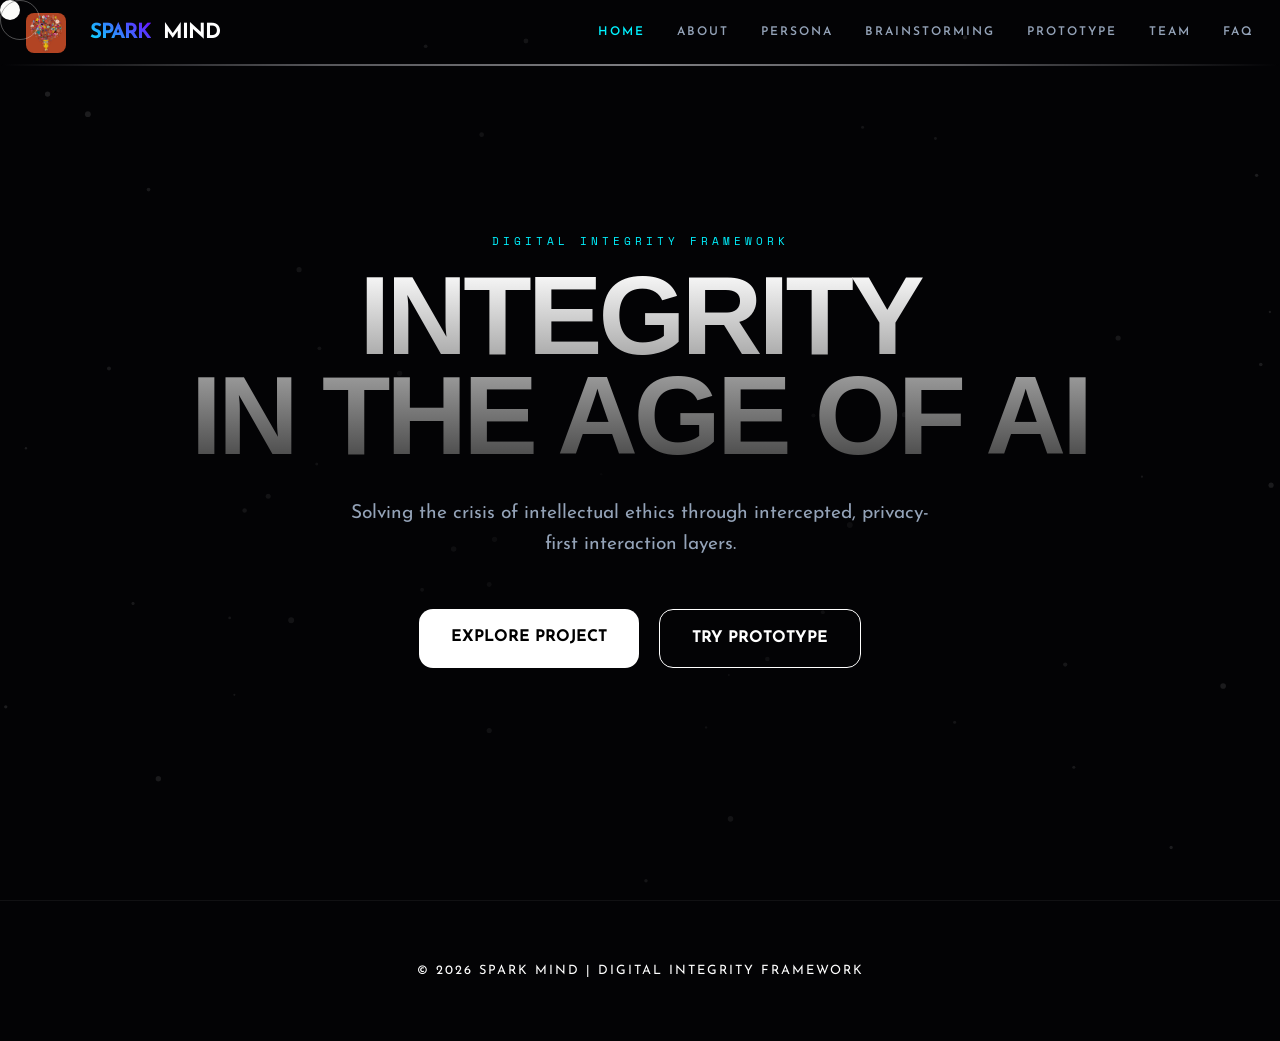
==== index.html @ 7dd92f7a "Initial commit" ====
<!DOCTYPE html>
<html lang="en">
<head>
    <meta charset="UTF-8">
    <meta name="viewport" content="width=device-width, initial-scale=1.0">
    <title>Spark Mind | Home</title>
    <link rel="preconnect" href="https://fonts.googleapis.com">
    <link rel="preconnect" href="https://fonts.gstatic.com" crossorigin>
    <link href="https://fonts.googleapis.com/css2?family=Josefin+Sans:wght@300;400;500;600;700&family=Space+Mono:wght@400;700&display=swap" rel="stylesheet">
    <link href="https://api.fontshare.com/v2/css?f[]=ranade@400,700,800&display=swap" rel="stylesheet">
    <link rel="stylesheet" href="https://cdnjs.cloudflare.com/ajax/libs/font-awesome/6.4.0/css/all.min.css">
    <link rel="stylesheet" href="style.css">
</head>
<body>
    <canvas id="bg-canvas"></canvas>
    <div id="cursor"></div>
    <div id="cursor-follower"></div>

    <header id="header">
        <a href="index.html" class="logo">
            <img src="logo.jpg" alt="Spark Mind Logo" style="height: 40px; width: auto; border-radius: 8px; margin-right: 12px;">
            <span>SPARK</span> MIND
        </a>
        <nav>
            <a href="index.html" class="active">Home</a>
            <a href="about.html">About</a>
            <a href="persona.html">Persona</a>
            <a href="brainstorm.html">Brainstorming</a>
            <a href="prototype.html">Prototype</a>
            <a href="team.html">Team</a>
            <a href="faq.html">FAQ</a>
        </nav>
    </header>

    <div class="hero">
        <span class="section-tag">Digital Integrity Framework</span>
        <h1 class="hero-title">INTEGRITY <br> IN THE AGE OF AI</h1>
        <p class="hero-subtitle">Solving the crisis of intellectual ethics through intercepted, privacy-first interaction layers.</p>
        <div style="display: flex; gap: 20px;">
            <a href="about.html" class="btn-execute" style="text-decoration: none; padding: 1rem 2rem; width: auto;">Explore Project</a>
            <a href="prototype.html" class="btn-execute" style="text-decoration: none; padding: 1rem 2rem; width: auto; background: transparent; border: 1px solid #fff; color: #fff;">Try Prototype</a>
        </div>
    </div>

    <footer>
        <p class="text-dim" style="font-size: 0.8rem; letter-spacing: 2px;">© 2026 SPARK MIND | DIGITAL INTEGRITY FRAMEWORK</p>
    </footer>

    <script src="main.js"></script>
</body>
</html>
---- style.css ----
:root {
    --primary: #00f2ff;
    --primary-rgb: 0, 242, 255;
    --secondary: #7000ff;
    --secondary-rgb: 112, 0, 255;
    --accent: #ff007a;
    --bg: #030305;
    --card-bg: rgba(255, 255, 255, 0.02);
    --card-border: rgba(255, 255, 255, 0.06);
    --text-main: #ffffff;
    --text-dim: #94a3b8;
    --ease: cubic-bezier(0.23, 1, 0.32, 1);
    --font-heading: 'Ranade', sans-serif;
    --font-body: 'Josefin Sans', sans-serif;
}

* {
    margin: 0;
    padding: 0;
    box-sizing: border-box;
    cursor: none;
}

::-webkit-scrollbar { width: 6px; }
::-webkit-scrollbar-track { background: var(--bg); }
::-webkit-scrollbar-thumb { 
    background: rgba(255,255,255,0.1); 
    border-radius: 10px;
    transition: background 0.3s;
}
::-webkit-scrollbar-thumb:hover { background: var(--primary); }

body {
    font-family: var(--font-body);
    background-color: var(--bg);
    color: var(--text-main);
    line-height: 1.6;
    overflow-x: hidden;
    -webkit-font-smoothing: antialiased;
}

/* --- Shared Components --- */
#bg-canvas {
    position: fixed;
    top: 0; left: 0;
    width: 100%; height: 100%;
    z-index: -1;
    opacity: 0.4;
}

#cursor {
    width: 20px; height: 20px;
    background: #fff;
    border-radius: 50%;
    position: fixed;
    pointer-events: none;
    z-index: 30000;
    mix-blend-mode: difference;
    transition: transform 0.2s var(--ease), opacity 0.2s var(--ease);
}

#cursor-follower {
    width: 40px; height: 40px;
    border: 1px solid rgba(255,255,255,0.3);
    border-radius: 50%;
    position: fixed;
    pointer-events: none;
    z-index: 29999;
    transition: transform 0.1s linear;
}

.cursor-hover #cursor { transform: scale(3); }
.cursor-hover #cursor-follower { opacity: 0; }

header {
    position: fixed;
    top: 0; width: 100%;
    padding: 0.8rem 2%;
    z-index: 1000;
    display: flex;
    justify-content: space-between;
    align-items: center;
    transition: all 0.4s var(--ease);
}

/* Silver Bar below Navigation */
header::after {
    content: "";
    position: absolute;
    bottom: 0; left: 0;
    width: 100%; height: 2px;
    background: linear-gradient(90deg, transparent, #8e8e93, #d1d1d6, #8e8e93, transparent);
    opacity: 0.6;
}

header.scrolled {
    padding: 0.6rem 2%;
    background: rgba(3, 3, 5, 0.7);
    backdrop-filter: blur(20px);
    border-bottom: 1px solid var(--card-border);
}

.logo {
    font-weight: 800; font-size: 1.3rem;
    letter-spacing: -1px;
    display: flex; align-items: center; gap: 12px;
    text-decoration: none; color: #fff;
}

.logo span {
    background: linear-gradient(45deg, var(--primary), var(--secondary));
    -webkit-background-clip: text;
    -webkit-text-fill-color: transparent;
}

nav { display: flex; gap: 2rem; }
nav a {
    text-decoration: none;
    color: var(--text-dim);
    font-size: 0.75rem;
    font-weight: 600;
    text-transform: uppercase;
    letter-spacing: 2px;
    transition: color 0.3s;
}
nav a:hover, nav a.active { color: var(--primary); }

section {
    padding: 120px 10%;
    max-width: 1400px;
    margin: 0 auto;
    min-height: 80vh;
}

.section-tag {
    font-family: 'Space Mono', monospace;
    font-size: 0.7rem; color: var(--primary);
    text-transform: uppercase; letter-spacing: 4px;
    margin-bottom: 1rem; display: block;
}

h2.section-title {
    font-family: var(--font-heading);
    font-size: clamp(2rem, 5vw, 3.5rem);
    font-weight: 800; margin-bottom: 3rem;
    letter-spacing: -1px;
}

.glass-card {
    background: var(--card-bg);
    border: 1px solid var(--card-border);
    border-radius: 24px;
    padding: 2.5rem;
    transition: all 0.4s var(--ease);
}

/* --- Lightbox --- */
#lightbox {
    position: fixed;
    top: 0; left: 0; width: 100%; height: 100%;
    background: rgba(3, 3, 5, 0.95);
    backdrop-filter: blur(20px);
    z-index: 10000;
    display: none;
    justify-content: center; align-items: center;
    opacity: 0; transition: opacity 0.4s var(--ease);
}
#lightbox.active { display: flex; opacity: 1; }
#lightbox img {
    max-width: 90%; max-height: 85%;
    border-radius: 20px;
    transform: scale(0.8); transition: transform 0.5s var(--ease);
}
#lightbox.active img { transform: scale(1); }
#lightbox-close {
    position: absolute; top: 40px; right: 40px;
    width: 50px; height: 50px;
    background: rgba(255,255,255,0.1); border-radius: 50%;
    display: flex; align-items: center; justify-content: center;
    color: #fff; font-size: 1.5rem; cursor: pointer;
}
.img-clickable { cursor: zoom-in !important; }

/* --- Specific Styles --- */
.hero {
    height: 100vh;
    display: flex; flex-direction: column;
    justify-content: center; align-items: center;
    text-align: center; padding: 0 10%;
}
.hero-title {
    font-family: var(--font-heading);
    font-size: clamp(3rem, 10vw, 7rem);
    font-weight: 800; line-height: 0.9;
    letter-spacing: -4px; margin-bottom: 2rem;
    background: linear-gradient(to bottom, #fff, #444);
    -webkit-background-clip: text; -webkit-text-fill-color: transparent;
}
.hero-subtitle {
    font-size: 1.2rem; color: var(--text-dim);
    max-width: 600px; margin-bottom: 3rem;
}

.personas-grid, .grid-3 {
    display: grid; grid-template-columns: repeat(3, 1fr); gap: 2rem;
}
.persona-card {
    background: rgba(255,255,255,0.01); border: 1px solid var(--card-border);
    border-radius: 24px; padding: 2rem; transition: all 0.5s var(--ease);
}
.persona-img {
    width: 100%; aspect-ratio: 1; border-radius: 16px;
    margin-bottom: 1.5rem; object-fit: cover;
    filter: grayscale(1) brightness(0.8); transition: all 0.5s var(--ease);
}
.persona-card:hover .persona-img { filter: grayscale(0) brightness(1); transform: scale(1.05); }

.viz-layout { display: grid; grid-template-columns: 1.5fr 1fr; gap: 2rem; }
.viz-box { background: #000; border: 1px solid var(--card-border); border-radius: 24px; padding: 1.5rem; }
.viz-box img { width: 100%; height: auto; border-radius: 12px; opacity: 0.7; }

/* Sandbox UI */
.sandbox-ui {
    background: #08080c; border: 1px solid var(--card-border);
    border-radius: 40px; display: grid; grid-template-columns: 400px 1fr;
    min-height: 600px;
}
.sidebar { padding: 3rem; border-right: 1px solid var(--card-border); }
.main-content { padding: 3rem; background: #040406; display: flex; flex-direction: column; gap: 2rem; }
textarea {
    width: 100%; background: transparent; border: none;
    border-bottom: 1px solid var(--card-border); color: #fff;
    font-family: inherit; font-size: 1.1rem; padding: 1rem 0;
    resize: none; outline: none; margin-bottom: 2rem;
}
.toggle-btn {
    display: flex; justify-content: space-between; align-items: center;
    padding: 1rem 1.5rem; background: rgba(255,255,255,0.03);
    border: 1px solid var(--card-border); border-radius: 12px;
    margin-bottom: 1rem; cursor: pointer;
}
.toggle-btn.active { border-color: var(--primary); background: rgba(var(--primary-rgb), 0.05); }
.btn-execute {
    background: #fff; color: #000; border: none; width: 100%;
    padding: 1.2rem; border-radius: 14px; font-weight: 800;
    text-transform: uppercase; cursor: pointer;
}
.typing-text { font-family: 'Space Mono', monospace; color: #e2e8f0; white-space: pre-wrap; }
.alert-pill {
    padding: 0.6rem 1rem; border-radius: 100px; font-size: 0.75rem;
    display: inline-flex; align-items: center; gap: 8px; opacity: 0;
}
.alert-pill.show { opacity: 1; }
.warning { background: rgba(255, 171, 0, 0.1); color: #ffab00; border: 1px solid rgba(255, 171, 0, 0.2); }
.info { background: rgba(0, 242, 255, 0.1); color: var(--primary); border: 1px solid rgba(0, 242, 255, 0.2); }

/* FAQ */
.faq-item { margin-bottom: 1.5rem; }
.faq-question {
    font-weight: 700; color: var(--primary); margin-bottom: 0.5rem;
    font-size: 1.1rem;
}
.faq-answer { color: var(--text-dim); line-height: 1.5; }

footer { padding: 60px 10%; text-align: center; border-top: 1px solid var(--card-border); }

@media (max-width: 1024px) {
    .personas-grid, .grid-3, .viz-layout, .sandbox-ui { grid-template-columns: 1fr; }
    .sidebar { border-right: none; border-bottom: 1px solid var(--card-border); }
}
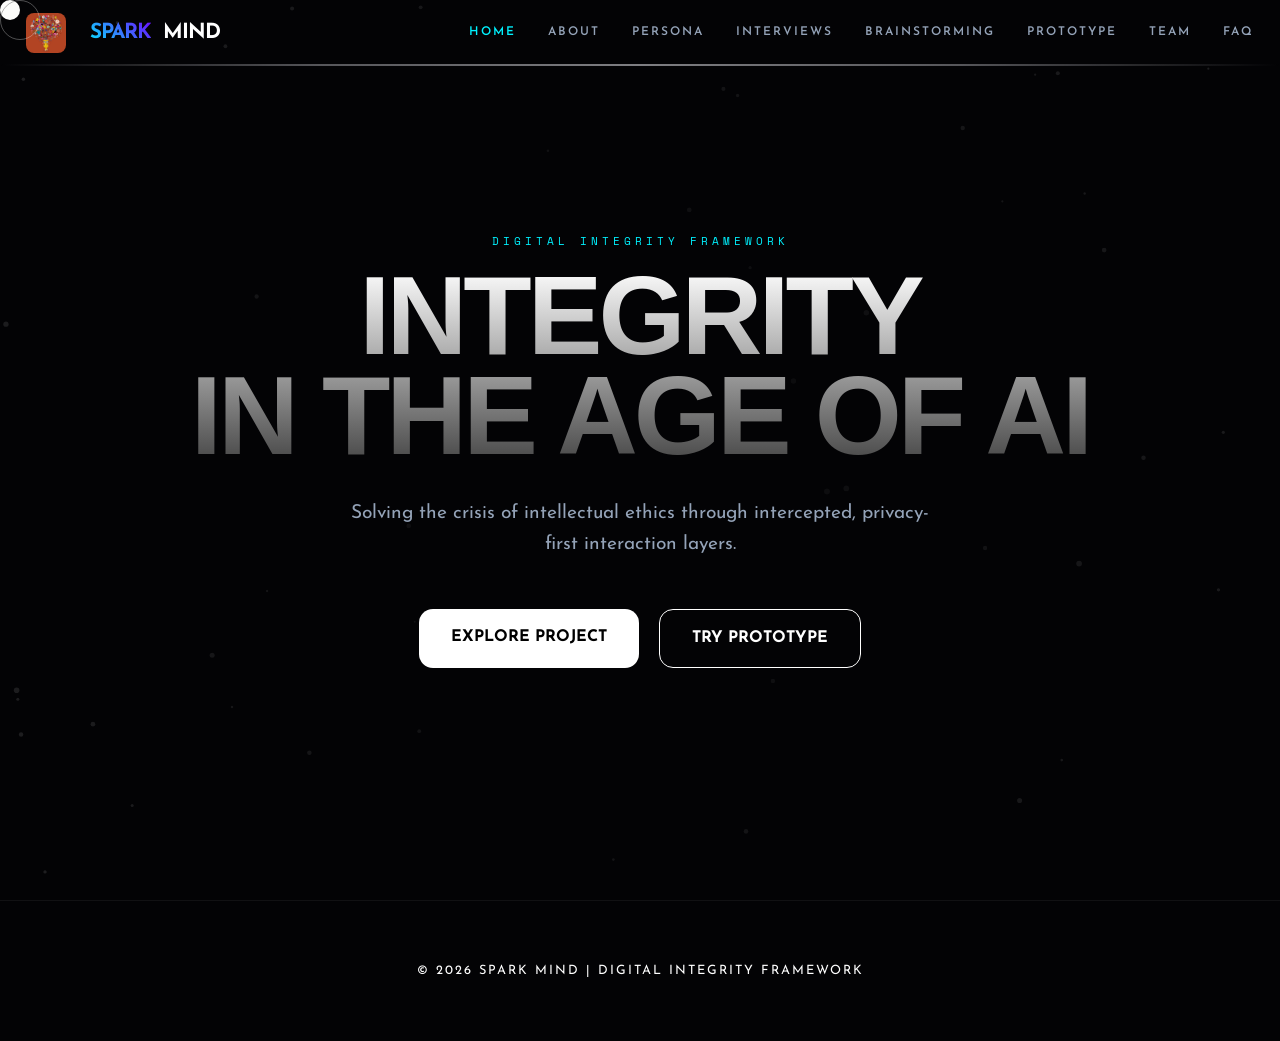
==== commit b6482b10: "Added interviews" ====
--- a/index.html
+++ b/index.html
@@ -25,6 +25,7 @@
             <a href="index.html" class="active">Home</a>
             <a href="about.html">About</a>
             <a href="persona.html">Persona</a>
+            <a href="interviews.html">Interviews</a>
             <a href="brainstorm.html">Brainstorming</a>
             <a href="prototype.html">Prototype</a>
             <a href="team.html">Team</a>
--- a/style.css
+++ b/style.css
@@ -268,3 +268,192 @@
     .personas-grid, .grid-3, .viz-layout, .sandbox-ui { grid-template-columns: 1fr; }
     .sidebar { border-right: none; border-bottom: 1px solid var(--card-border); }
 }
+
+/* --- Custom Audio Player Styles --- */
+.interviews-grid {
+    display: grid;
+    grid-template-columns: repeat(auto-fit, minmax(320px, 1fr));
+    gap: 2.5rem;
+    margin-top: 2rem;
+}
+
+.interview-card {
+    background: rgba(255, 255, 255, 0.01);
+    border: 1px solid var(--card-border);
+    border-radius: 24px;
+    padding: 2.5rem;
+    position: relative;
+    overflow: hidden;
+    transition: all 0.4s var(--ease);
+}
+
+.interview-card::before {
+    content: '';
+    position: absolute;
+    top: 0; left: 0; width: 100%; height: 100%;
+    background: radial-gradient(circle at top right, rgba(var(--primary-rgb), 0.03), transparent 60%);
+    pointer-events: none;
+}
+
+.interview-card:hover {
+    transform: translateY(-5px);
+    border-color: rgba(var(--primary-rgb), 0.3);
+    box-shadow: 0 12px 40px rgba(0, 242, 255, 0.03);
+}
+
+.interview-card-header {
+    display: flex;
+    align-items: center;
+    gap: 1.2rem;
+    margin-bottom: 1.5rem;
+}
+
+.interview-card-header i {
+    font-size: 2rem;
+    background: linear-gradient(45deg, var(--primary), var(--secondary));
+    -webkit-background-clip: text;
+    -webkit-text-fill-color: transparent;
+}
+
+.interview-card-title {
+    font-family: var(--font-heading);
+    font-size: 1.4rem;
+    font-weight: 700;
+    color: var(--text-main);
+}
+
+.interview-card-subtitle {
+    font-size: 0.8rem;
+    color: var(--text-dim);
+    font-family: 'Space Mono', monospace;
+    letter-spacing: 1px;
+}
+
+.audio-player-container {
+    background: rgba(0, 0, 0, 0.2);
+    border: 1px solid rgba(255, 255, 255, 0.03);
+    border-radius: 16px;
+    padding: 1.5rem;
+    display: flex;
+    flex-direction: column;
+    gap: 1rem;
+}
+
+.audio-controls-row {
+    display: flex;
+    align-items: center;
+    gap: 1rem;
+}
+
+.play-pause-btn {
+    width: 58px;
+    height: 40px;
+    border-radius: 12px;
+    background: #ffffff;
+    color: #030305;
+    border: none;
+    display: flex;
+    align-items: center;
+    justify-content: center;
+    font-size: 1rem;
+    cursor: pointer;
+    transition: all 0.3s var(--ease);
+    box-shadow: 0 4px 15px rgba(255, 255, 255, 0.1);
+}
+
+.play-pause-btn:hover {
+    background: #e2e8f0;
+    transform: scale(1.08);
+    box-shadow: 0 0 20px rgba(var(--primary-rgb), 0.5);
+}
+
+.play-pause-btn i.fa-play {
+    margin-left: 2px;
+}
+
+.time-tracker-container {
+    flex-grow: 1;
+    display: flex;
+    align-items: center;
+    gap: 0.8rem;
+}
+
+.time-display {
+    font-family: 'Space Mono', monospace;
+    font-size: 0.8rem;
+    color: var(--text-dim);
+    min-width: 45px;
+    text-align: center;
+}
+
+/* Custom Styled Input Range Slider */
+input[type="range"].audio-slider {
+    -webkit-appearance: none;
+    width: 100%;
+    height: 4px;
+    background: rgba(255, 255, 255, 0.1);
+    border-radius: 2px;
+    outline: none;
+    cursor: pointer;
+    transition: background 0.3s;
+}
+
+input[type="range"].audio-slider:hover {
+    background: rgba(255, 255, 255, 0.2);
+}
+
+/* Webkit browser thumb */
+input[type="range"].audio-slider::-webkit-slider-thumb {
+    -webkit-appearance: none;
+    width: 12px;
+    height: 12px;
+    border-radius: 50%;
+    background: var(--primary);
+    box-shadow: 0 0 10px var(--primary);
+    cursor: pointer;
+    transition: transform 0.1s;
+}
+
+input[type="range"].audio-slider::-webkit-slider-thumb:hover {
+    transform: scale(1.3);
+}
+
+/* Mozilla browser thumb */
+input[type="range"].audio-slider::-moz-range-thumb {
+    width: 12px;
+    height: 12px;
+    border-radius: 50%;
+    background: var(--primary);
+    box-shadow: 0 0 10px var(--primary);
+    border: none;
+    cursor: pointer;
+    transition: transform 0.1s;
+}
+
+input[type="range"].audio-slider::-moz-range-thumb:hover {
+    transform: scale(1.3);
+}
+
+.volume-container {
+    display: flex;
+    align-items: center;
+    gap: 0.5rem;
+}
+
+.volume-btn {
+    background: transparent;
+    border: none;
+    color: var(--text-dim);
+    font-size: 0.95rem;
+    cursor: pointer;
+    width: 24px;
+    transition: color 0.3s;
+}
+
+.volume-btn:hover {
+    color: var(--primary);
+}
+
+.volume-slider {
+    width: 60px !important;
+}
